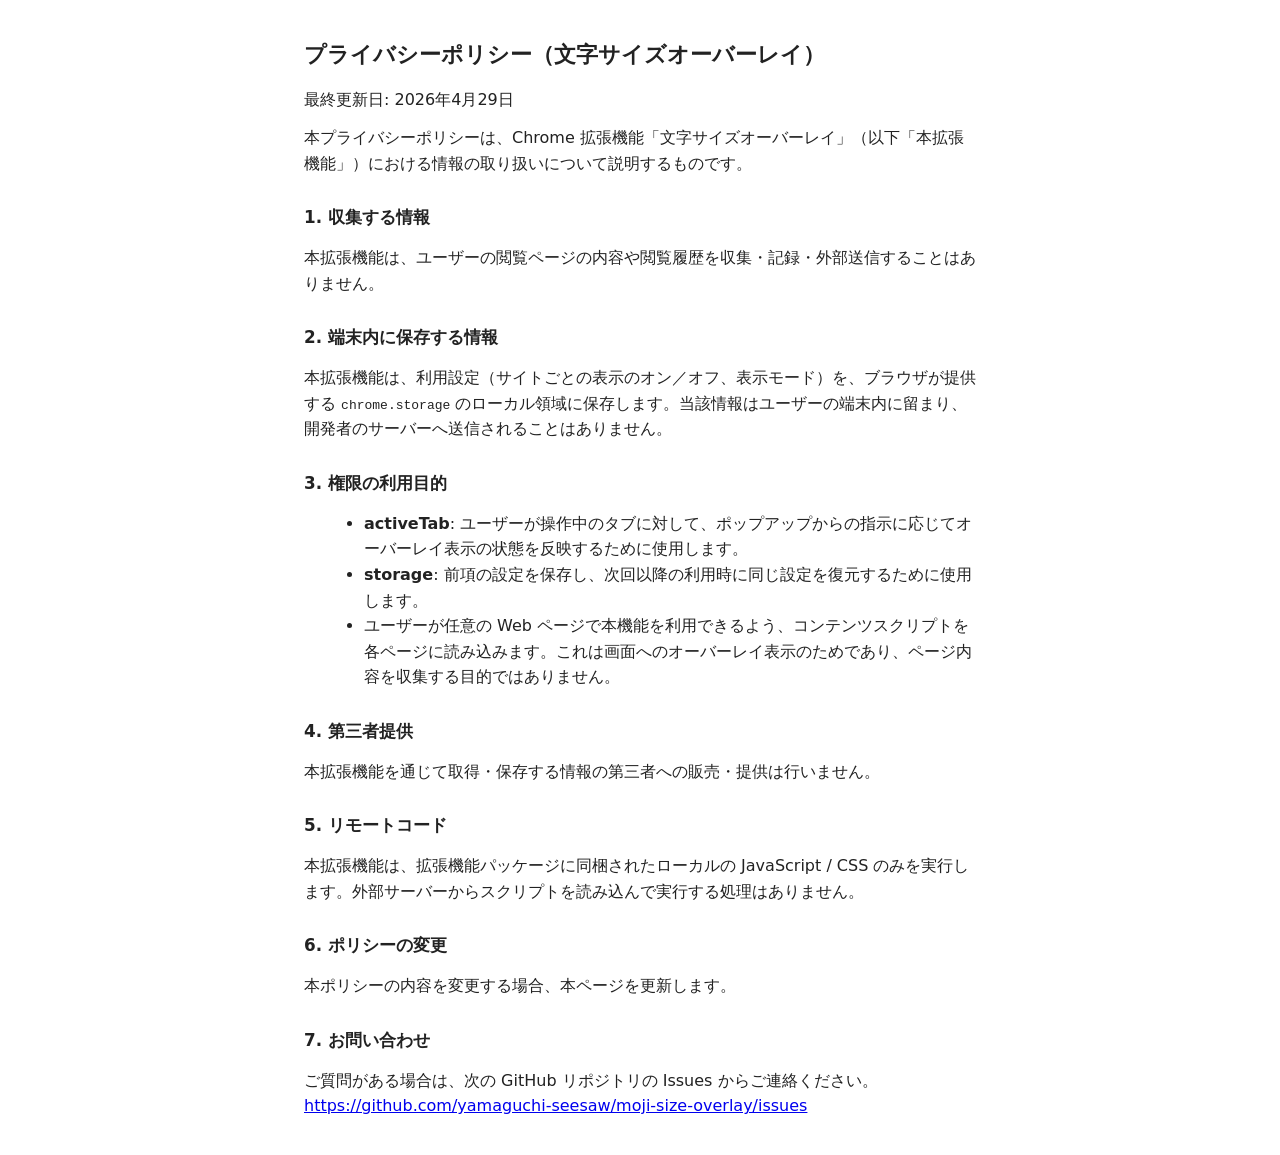
==== docs/index.html @ 549486d6 "GitHub Pages用にプライバシーポリシー（docs/index.html）を追加 Made-with: Cursor" ====
<!DOCTYPE html>
<html lang="ja">
  <head>
    <meta charset="utf-8" />
    <meta name="viewport" content="width=device-width, initial-scale=1" />
    <title>プライバシーポリシー | 文字サイズオーバーレイ</title>
    <style>
      body {
        font-family: system-ui, -apple-system, "Segoe UI", sans-serif;
        line-height: 1.6;
        max-width: 42rem;
        margin: 0 auto;
        padding: 1.5rem;
        color: #222;
      }
      h1 {
        font-size: 1.35rem;
      }
      h2 {
        font-size: 1.05rem;
        margin-top: 1.75rem;
      }
      p {
        margin: 0.75rem 0;
      }
      ul {
        margin: 0.5rem 0 0.5rem 1.25rem;
      }
    </style>
  </head>
  <body>
    <h1>プライバシーポリシー（文字サイズオーバーレイ）</h1>
    <p>最終更新日: 2026年4月29日</p>
    <p>
      本プライバシーポリシーは、Chrome 拡張機能「文字サイズオーバーレイ」（以下「本拡張機能」）における情報の取り扱いについて説明するものです。
    </p>

    <h2>1. 収集する情報</h2>
    <p>
      本拡張機能は、ユーザーの閲覧ページの内容や閲覧履歴を収集・記録・外部送信することはありません。
    </p>

    <h2>2. 端末内に保存する情報</h2>
    <p>
      本拡張機能は、利用設定（サイトごとの表示のオン／オフ、表示モード）を、ブラウザが提供する
      <code>chrome.storage</code> のローカル領域に保存します。当該情報はユーザーの端末内に留まり、開発者のサーバーへ送信されることはありません。
    </p>

    <h2>3. 権限の利用目的</h2>
    <ul>
      <li>
        <strong>activeTab</strong>:
        ユーザーが操作中のタブに対して、ポップアップからの指示に応じてオーバーレイ表示の状態を反映するために使用します。
      </li>
      <li>
        <strong>storage</strong>:
        前項の設定を保存し、次回以降の利用時に同じ設定を復元するために使用します。
      </li>
      <li>
        ユーザーが任意の Web ページで本機能を利用できるよう、コンテンツスクリプトを各ページに読み込みます。これは画面へのオーバーレイ表示のためであり、ページ内容を収集する目的ではありません。
      </li>
    </ul>

    <h2>4. 第三者提供</h2>
    <p>本拡張機能を通じて取得・保存する情報の第三者への販売・提供は行いません。</p>

    <h2>5. リモートコード</h2>
    <p>
      本拡張機能は、拡張機能パッケージに同梱されたローカルの JavaScript / CSS のみを実行します。外部サーバーからスクリプトを読み込んで実行する処理はありません。
    </p>

    <h2>6. ポリシーの変更</h2>
    <p>本ポリシーの内容を変更する場合、本ページを更新します。</p>

    <h2>7. お問い合わせ</h2>
    <p>
      ご質問がある場合は、次の GitHub リポジトリの Issues からご連絡ください。<br />
      <a href="https://github.com/yamaguchi-seesaw/moji-size-overlay/issues"
        >https://github.com/yamaguchi-seesaw/moji-size-overlay/issues</a
      >
    </p>
  </body>
</html>
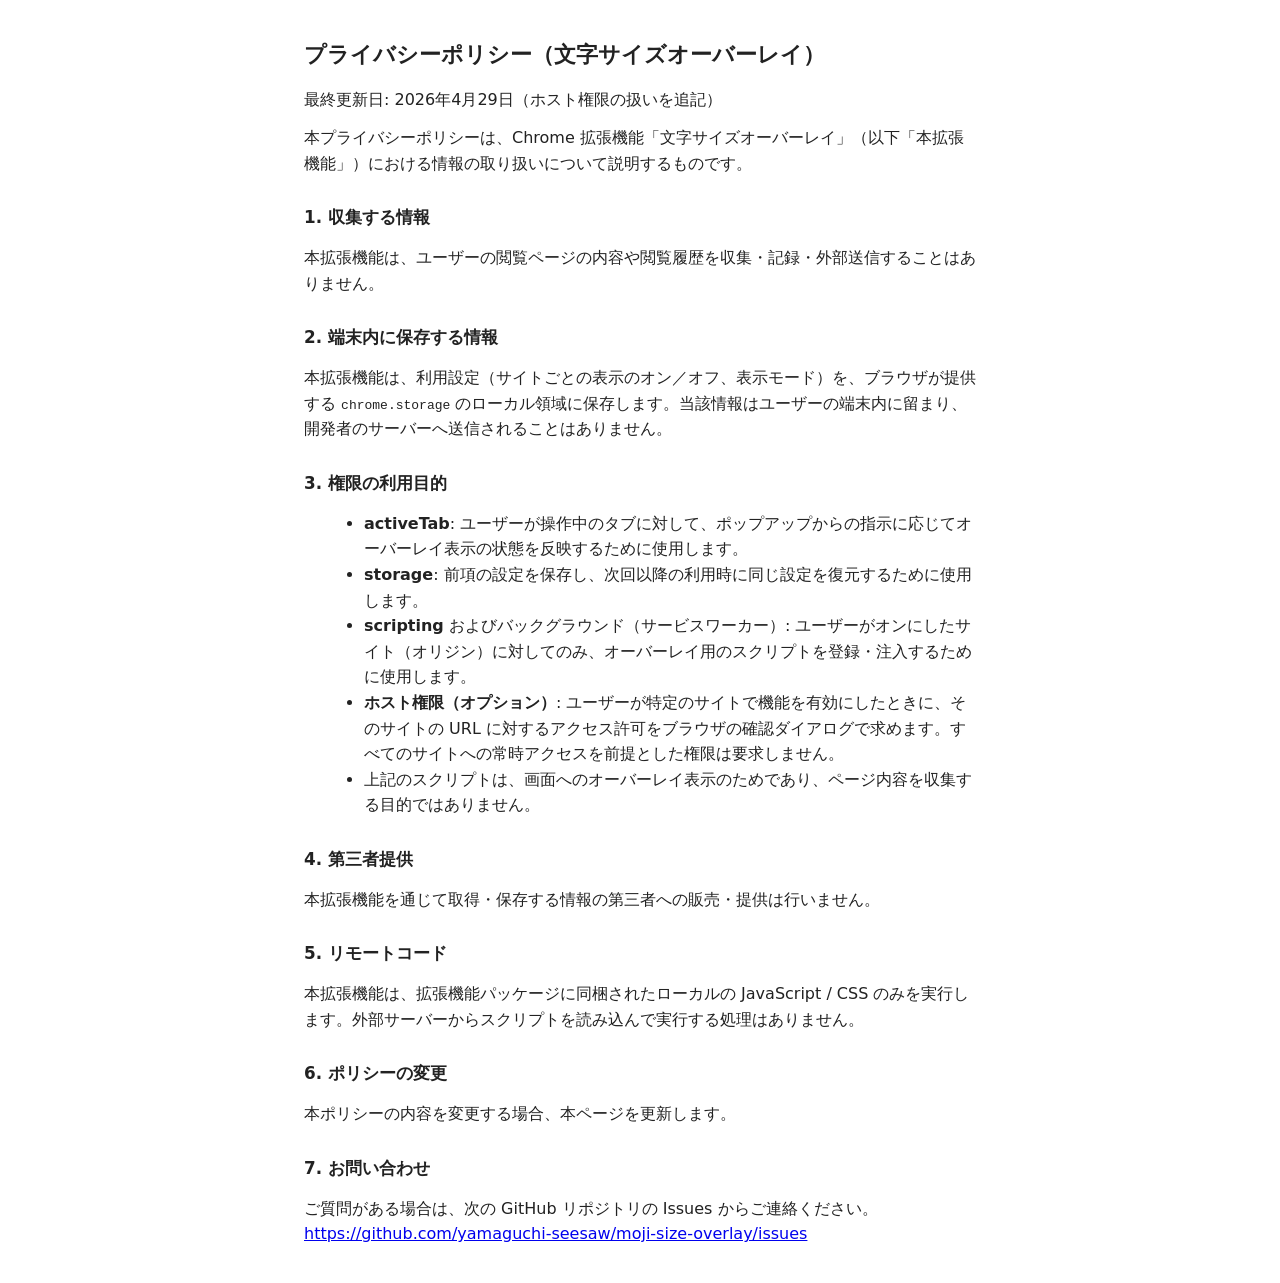
==== commit 71c0251f: "v1.0.2: 広範囲ホストをやめオプションのサイト単位許可と動的スクリプト登録に変更 Made-with: Cursor" ====
--- a/docs/index.html
+++ b/docs/index.html
@@ -30,7 +30,7 @@
   </head>
   <body>
     <h1>プライバシーポリシー（文字サイズオーバーレイ）</h1>
-    <p>最終更新日: 2026年4月29日</p>
+    <p>最終更新日: 2026年4月29日（ホスト権限の扱いを追記）</p>
     <p>
       本プライバシーポリシーは、Chrome 拡張機能「文字サイズオーバーレイ」（以下「本拡張機能」）における情報の取り扱いについて説明するものです。
     </p>
@@ -57,7 +57,15 @@
         前項の設定を保存し、次回以降の利用時に同じ設定を復元するために使用します。
       </li>
       <li>
-        ユーザーが任意の Web ページで本機能を利用できるよう、コンテンツスクリプトを各ページに読み込みます。これは画面へのオーバーレイ表示のためであり、ページ内容を収集する目的ではありません。
+        <strong>scripting</strong> およびバックグラウンド（サービスワーカー）:
+        ユーザーがオンにしたサイト（オリジン）に対してのみ、オーバーレイ用のスクリプトを登録・注入するために使用します。
+      </li>
+      <li>
+        <strong>ホスト権限（オプション）</strong>:
+        ユーザーが特定のサイトで機能を有効にしたときに、そのサイトの URL に対するアクセス許可をブラウザの確認ダイアログで求めます。すべてのサイトへの常時アクセスを前提とした権限は要求しません。
+      </li>
+      <li>
+        上記のスクリプトは、画面へのオーバーレイ表示のためであり、ページ内容を収集する目的ではありません。
       </li>
     </ul>
 
